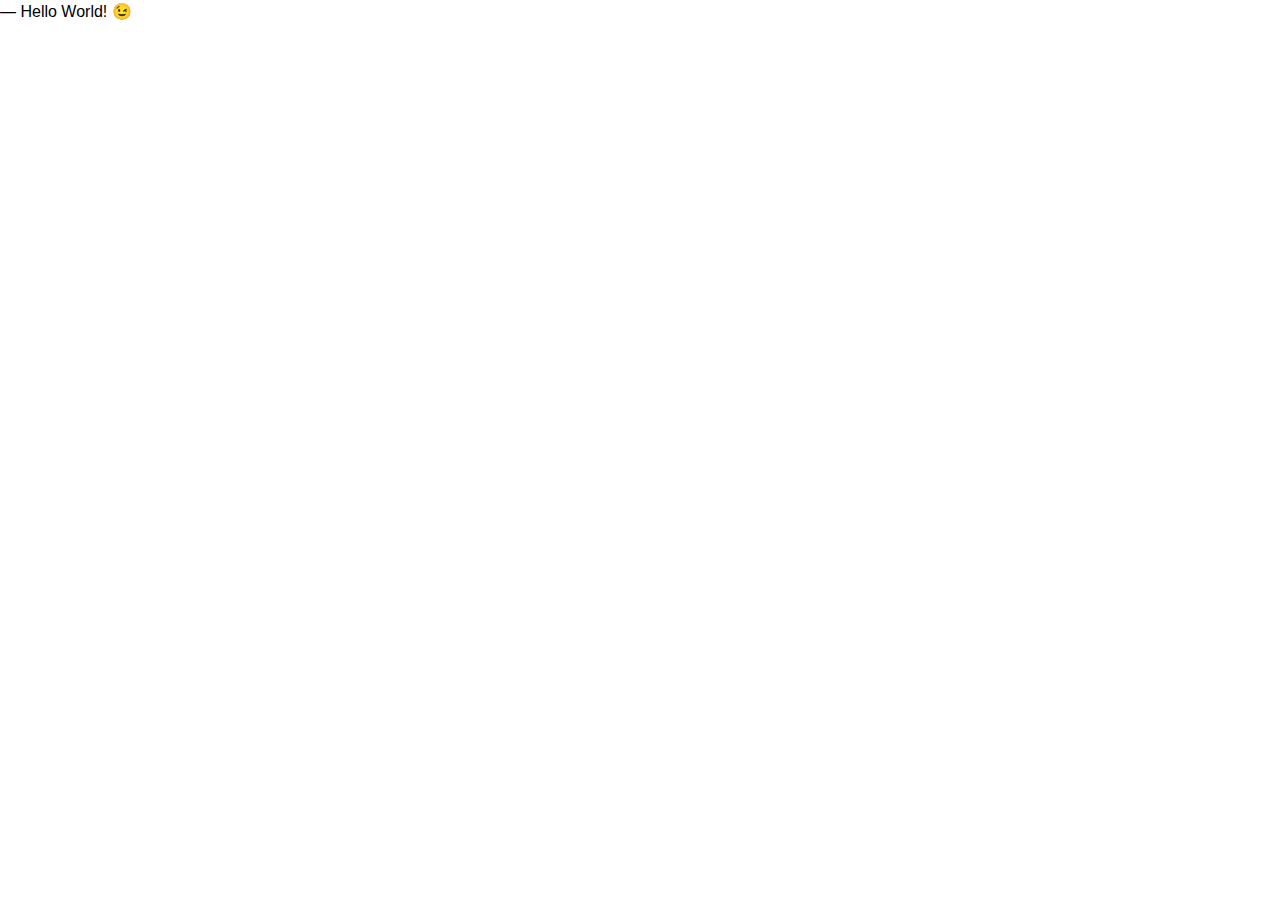
==== index.html @ d045b3dd "Added style.css and connected the style sheet. Added meta-viewport in index.html" ====
<!DOCTYPE html>
<html>
  <head>
    <meta charset="UTF-8" />
    <meta name="viewport" content="width=device-width, initial-scale=1" />
    <link rel="stylesheet" href="styles.css">
    <title>Résumé</title>
  </head>
  <body>
    ― Hello World! &#x1F609;
  </body>
</html>
---- styles.css ----
/*General styles*/
* {
    margin: 0;
    padding: 0;
    box-sizing: border-box;
}

body {
    font-family: Arial, Helvetica, sans-serif;
    line-height: 1.5;

    --primary-text-color: #181820;
    --secondary-text-color: #5c5c62;
    --durability-text-color: #6a737d9c;
    --icon-color: #6a737d;
    --border-color: #ff9a0045;
    --text-decoration-color: #ff9a00;
}

.container {
    margin: 0 auto;
    padding: 0 30px;
    max-width: 900px;
}

.fh {
    display: flex;
    flex-direction: row;
    justify-content: space-between;
}

.fv {
    display: flex;
    flex-direction: column;
    justify-content: space-between;
}

.resume {
    margin: 50px auto;
    border: 1px solid #f5f5f5;
    box-shadow: 1px 1px 7px 7px #f5f5f5;
    padding: 30px 0;
    max-width: 900px;
}

.resume__block {
    border-bottom: 3px solid var(--border-color);
    padding-bottom: 30px;
    margin-bottom: 15px;
}

@media screen and (max-width: 576px) {

    .main-info,
    .contact_info_container {
        flex-direction: column;
    }

    .contact_info_container {
        align-items: center;
    }

    .contact-info__block:not(:last-child) {
        margin-bottom: 20px;
    }

    .experiences {
        margin-right: 0;
    }
}
/*Contact info styles*/
.contact-info__header,
.contact-info__sub-header {
    text-align: center;
}

.contact-info__header {
    color: var(--primary-text-color);
    margin-bottom: 15px;
    text-decoration-color: var(--text-decoration-color);
    text-decoration-line: underline;
}

.contact-info__sub-header {
    color: var(--secondary-text-color);
    margin-bottom: 30px;
}

.contact-info__block {
    display: flex;
    flex-direction: column;
    justify-content: space-between;
}

.contact-info__block--center {
    justify-content: center;
}

.contact-info__item {
    color: var(--secondary-text-color);
    text-decoration: none;
    display: flex;
    justify-content: start;
}

.contact-info__item:not(:last-child) {
    margin-bottom: 20px;
}

.contact-info__item-icon-wrapper {
    margin-right: 10px;
    width: 20px;
    display: flex;
    justify-content: center;
}

.contact-info__item-icon path {
    fill: var(--icon-color);
}

.contact-info__item-icon {
    height: 1.1428rem;
    vertical-align: text-bottom;
}

.contact-info__avatar {
    border-radius: 50%;
    width: 100px;
    height: 100px;
    object-fit: cover;
    border: 3px solid;
    border-color: var(--text-decoration-color);
}
/*Intro and skills styles*/
.intro {
    display: flex;
    justify-content: start;
}

.intro__icon-wrapper {
    margin-right: 30px;
    width: 30px;
    display: flex;
    justify-content: center;
}

.intro__icon {
    height: 1.1428rem;
    vertical-align: text-bottom;
}

.intro__icon path {
    fill: var(--text-decoration-color);
}

.intro_text {
    color: var(--secondary-text-color);
    text-align: justify;
}

.skills__header {
    color: var(--secondary-text-color);
    text-align: center;
    margin-bottom: 15px;
}

.skills__text {
    color: var(--secondary-text-color);
    text-align: justify;
}
/*Experience and additional info styles*/
.experiences {
    flex: 1 1 60%;
    margin-right: 50px;
}

.experiences__header {
    color: var(--secondary-text-color);
    text-align: left;
    margin-bottom: 20px;
}

.experiences__company-header-durability {
    color: var(--durability-text-color);
    text-align: left;
    margin-bottom: 10px;
    font-size: 15px;
}

.experiences__company-header-name {
    color: var(--primary-text-color);
    text-decoration-color: var(--text-decoration-color);
    text-decoration-line: underline;
    text-align: left;
    margin-bottom: 20px;
}

.experiences__company-project {
    margin-left: 15px;
    margin-bottom: 25px;
}

.experiences__company-project-role {
    color: var(--durability-text-color);
    text-align: left;
    margin-bottom: 10px;
    font-size: 15px;
}

.experiences__company-project-name {
    color: var(--primary-text-color);
    text-align: left;
    margin-bottom: 10px;
}

.experiences__company-project-responsibilities {
    color: var(--secondary-text-color);
    padding-left: 20px;
}

.additional-info {
    flex: 1 1 40%;
}

.additional-info__education {
    margin-bottom: 20px;
}

.additional-info__education-header {
    color: var(--secondary-text-color);
    text-align: left;
    margin-bottom: 20px;
}

.additional-info__education-university-durability {
    color: var(--durability-text-color);
    text-align: left;
    margin-bottom: 10px;
    font-size: 15px;
}

.additional-info__education-university-speciality {
    color: var(--primary-text-color);
    text-align: left;
    margin-bottom: 10px;
}

.additional-info__education-university-name {
    color: var(--secondary-text-color);
}

.additional-info__languages {
    margin-bottom: 20px;
}

.additional-info__languages-header {
    color: var(--secondary-text-color);
    text-align: left;
    margin-bottom: 20px;
}

.additional-info__languages-item {
    color: var(--secondary-text-color);
}
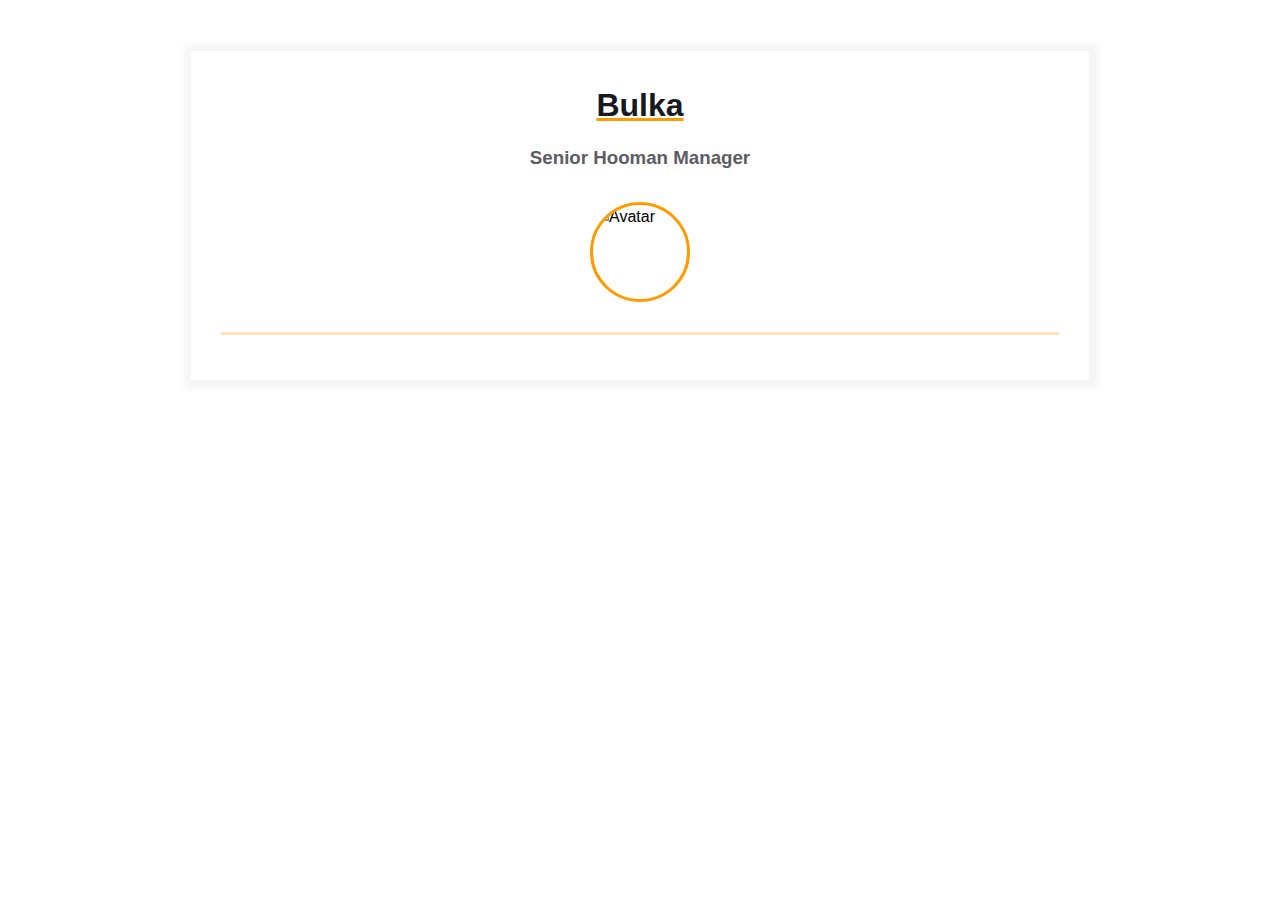
==== commit 716b3798: "added primary content template" ====
--- a/index.html
+++ b/index.html
@@ -7,6 +7,25 @@
     <title>Résumé</title>
   </head>
   <body>
-    ― Hello World! &#x1F609;
+    <main>
+        <div class="resume">
+          <div class="container">
+            <div class="resume__block">
+              <h1 class="contact-info__header">Bulka</h1>
+              <h3 class="contact-info__sub-header">Senior Hooman Manager</h3>
+      
+              <div class="contact_info_container fh">
+                <div class="contact-info__block"></div>
+              
+                <div class="contact-info__block contact-info__block--center">
+                  <img class="contact-info__avatar" src="assets/avatar.png" alt="Avatar">
+                </div>
+      
+                <div class="contact-info__block"></div>
+              </div>
+            </div>
+          </div>
+        </div>
+      </main>
   </body>
 </html>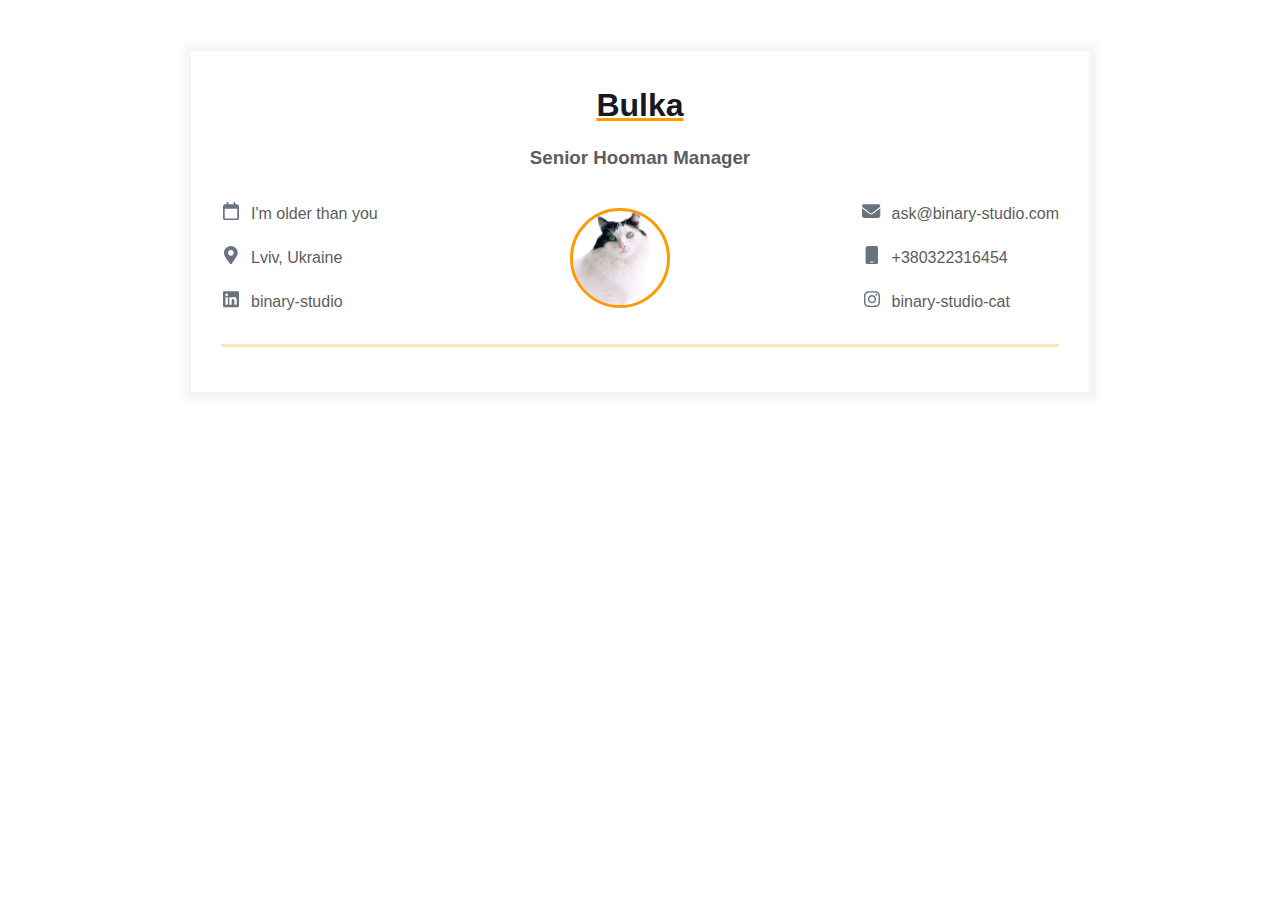
==== commit 006a1fec: "added contact data" ====
--- a/index.html
+++ b/index.html
@@ -15,13 +15,68 @@
               <h3 class="contact-info__sub-header">Senior Hooman Manager</h3>
       
               <div class="contact_info_container fh">
-                <div class="contact-info__block"></div>
+                <div class="contact-info__block">
+                    <a href="" rel="author" class="contact-info__item">
+                        <div class="contact-info__item-icon-wrapper">
+                          <svg class="contact-info__item-icon" xmlns="http://www.w3.org/2000/svg" height="1em" viewBox="0 0 448 512">
+                            <path d="M152 24c0-13.3-10.7-24-24-24s-24 10.7-24 24V64H64C28.7 64 0 92.7 0 128v16 48V448c0 35.3 28.7 64 64 64H384c35.3 0 64-28.7 64-64V192 144 128c0-35.3-28.7-64-64-64H344V24c0-13.3-10.7-24-24-24s-24 10.7-24 24V64H152V24zM48 192H400V448c0 8.8-7.2 16-16 16H64c-8.8 0-16-7.2-16-16V192z"/>
+                        </svg>
+                        </div>
+                        <span>I'm older than you</span>
+                    </a>
+                    <a href="" rel="author" class="contact-info__item">
+                        <div class="contact-info__item-icon-wrapper">
+                          <svg class="contact-info__item-icon" xmlns="http://www.w3.org/2000/svg" viewBox="0 0 384 512">
+                            <path
+                              d="M172.268 501.67C26.97 291.031 0 269.413 0 192 0 85.961 85.961 0 192 0s192 85.961 192 192c0 77.413-26.97 99.031-172.268 309.67-9.535 13.774-29.93 13.773-39.464 0zM192 272c44.183 0 80-35.817 80-80s-35.817-80-80-80-80 35.817-80 80 35.817 80 80 80z">
+                            </path>
+                          </svg>
+                        </div>
+                        <span>Lviv, Ukraine</span>
+                    </a>
+                    <a href="https://ua.linkedin.com/company/binary-studio_241166" rel="author" class="contact-info__item">
+                        <div class="contact-info__item-icon-wrapper">
+                          <svg class="contact-info__item-icon" xmlns="http://www.w3.org/2000/svg" viewBox="0 0 448 512">
+                            <path
+                              d="M416 32H31.9C14.3 32 0 46.5 0 64.3v383.4C0 465.5 14.3 480 31.9 480H416c17.6 0 32-14.5 32-32.3V64.3c0-17.8-14.4-32.3-32-32.3zM135.4 416H69V202.2h66.5V416zm-33.2-243c-21.3 0-38.5-17.3-38.5-38.5S80.9 96 102.2 96c21.2 0 38.5 17.3 38.5 38.5 0 21.3-17.2 38.5-38.5 38.5zm282.1 243h-66.4V312c0-24.8-.5-56.7-34.5-56.7-34.6 0-39.9 27-39.9 54.9V416h-66.4V202.2h63.7v29.2h.9c8.9-16.8 30.6-34.5 62.9-34.5 67.2 0 79.7 44.3 79.7 101.9V416z">
+                            </path>
+                          </svg>
+                        </div>
+                        <span>binary-studio</span>
+                      </a>
+                </div>
               
                 <div class="contact-info__block contact-info__block--center">
                   <img class="contact-info__avatar" src="assets/avatar.png" alt="Avatar">
                 </div>
       
-                <div class="contact-info__block"></div>
+                <div class="contact-info__block">
+                    <a href="mailto:ask@binary-studio.com" rel="author" class="contact-info__item">
+                        <div class="contact-info__item-icon-wrapper">
+                          
+                          <svg class="contact-info__item-icon" xmlns="http://www.w3.org/2000/svg" height="1em" viewBox="0 0 512 512">
+                            <path d="M48 64C21.5 64 0 85.5 0 112c0 15.1 7.1 29.3 19.2 38.4L236.8 313.6c11.4 8.5 27 8.5 38.4 0L492.8 150.4c12.1-9.1 19.2-23.3 19.2-38.4c0-26.5-21.5-48-48-48H48zM0 176V384c0 35.3 28.7 64 64 64H448c35.3 0 64-28.7 64-64V176L294.4 339.2c-22.8 17.1-54 17.1-76.8 0L0 176z"/>
+                          </svg>
+                        </div>
+                        <span>ask@binary-studio.com</span>
+                    </a>
+                    <a href="tel:+380322316454" rel="author" class="contact-info__item">
+                        <div class="contact-info__item-icon-wrapper">
+                        <svg class="contact-info__item-icon" xmlns="http://www.w3.org/2000/svg" height="1em" viewBox="0 0 384 512">
+                            <path d="M80 0C44.7 0 16 28.7 16 64V448c0 35.3 28.7 64 64 64H304c35.3 0 64-28.7 64-64V64c0-35.3-28.7-64-64-64H80zm80 432h64c8.8 0 16 7.2 16 16s-7.2 16-16 16H160c-8.8 0-16-7.2-16-16s7.2-16 16-16z"/>
+                        </svg>
+                        </div>
+                        <span>+380322316454</span>
+                    </a>
+                    <a href="https://www.instagram.com/binarystudiocat" rel="author" class="contact-info__item">
+                        <div class="contact-info__item-icon-wrapper">
+                          <svg class="contact-info__item-icon" xmlns="http://www.w3.org/2000/svg" height="1em" viewBox="0 0 448 512">
+                            <path d="M224.1 141c-63.6 0-114.9 51.3-114.9 114.9s51.3 114.9 114.9 114.9S339 319.5 339 255.9 287.7 141 224.1 141zm0 189.6c-41.1 0-74.7-33.5-74.7-74.7s33.5-74.7 74.7-74.7 74.7 33.5 74.7 74.7-33.6 74.7-74.7 74.7zm146.4-194.3c0 14.9-12 26.8-26.8 26.8-14.9 0-26.8-12-26.8-26.8s12-26.8 26.8-26.8 26.8 12 26.8 26.8zm76.1 27.2c-1.7-35.9-9.9-67.7-36.2-93.9-26.2-26.2-58-34.4-93.9-36.2-37-2.1-147.9-2.1-184.9 0-35.8 1.7-67.6 9.9-93.9 36.1s-34.4 58-36.2 93.9c-2.1 37-2.1 147.9 0 184.9 1.7 35.9 9.9 67.7 36.2 93.9s58 34.4 93.9 36.2c37 2.1 147.9 2.1 184.9 0 35.9-1.7 67.7-9.9 93.9-36.2 26.2-26.2 34.4-58 36.2-93.9 2.1-37 2.1-147.8 0-184.8zM398.8 388c-7.8 19.6-22.9 34.7-42.6 42.6-29.5 11.7-99.5 9-132.1 9s-102.7 2.6-132.1-9c-19.6-7.8-34.7-22.9-42.6-42.6-11.7-29.5-9-99.5-9-132.1s-2.6-102.7 9-132.1c7.8-19.6 22.9-34.7 42.6-42.6 29.5-11.7 99.5-9 132.1-9s102.7-2.6 132.1 9c19.6 7.8 34.7 22.9 42.6 42.6 11.7 29.5 9 99.5 9 132.1s2.7 102.7-9 132.1z"/>
+                          </svg>
+                        </div>
+                        <span>binary-studio-cat</span>
+                      </a>
+                </div>
               </div>
             </div>
           </div>
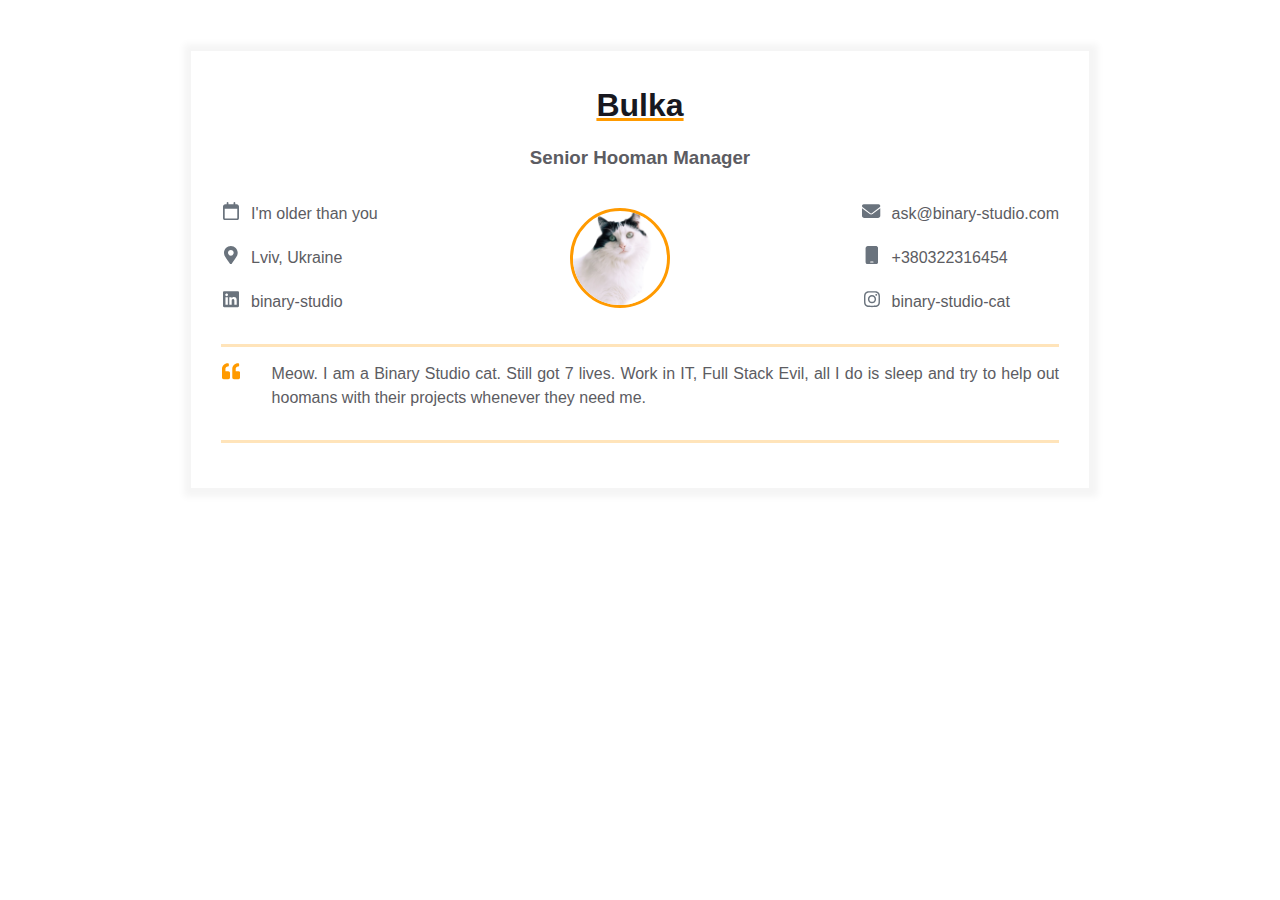
==== commit b79563eb: "added intro block" ====
--- a/index.html
+++ b/index.html
@@ -80,6 +80,24 @@
               </div>
             </div>
           </div>
+          <div class="container">
+            <div class="resume__block">
+              <div class="intro">
+                <div class="intro__icon-wrapper">
+                  <svg class="intro__icon" xmlns="http://www.w3.org/2000/svg" viewBox="0 0 512 512">
+                    <path
+                      d="M464 256h-80v-64c0-35.3 28.7-64 64-64h8c13.3 0 24-10.7 24-24V56c0-13.3-10.7-24-24-24h-8c-88.4 0-160 71.6-160 160v240c0 26.5 21.5 48 48 48h128c26.5 0 48-21.5 48-48V304c0-26.5-21.5-48-48-48zm-288 0H96v-64c0-35.3 28.7-64 64-64h8c13.3 0 24-10.7 24-24V56c0-13.3-10.7-24-24-24h-8C71.6 32 0 103.6 0 192v240c0 26.5 21.5 48 48 48h128c26.5 0 48-21.5 48-48V304c0-26.5-21.5-48-48-48z">
+                    </path>
+                  </svg>
+                </div>
+                <p class="intro_text">Meow.
+                  I am a Binary Studio cat. Still got 7 lives. Work in IT, Full Stack Evil, 
+                  all I do is sleep and try to help out hoomans with their projects whenever 
+                  they need me.
+                </p>
+              </div>
+            </div>
+          </div>
         </div>
       </main>
   </body>
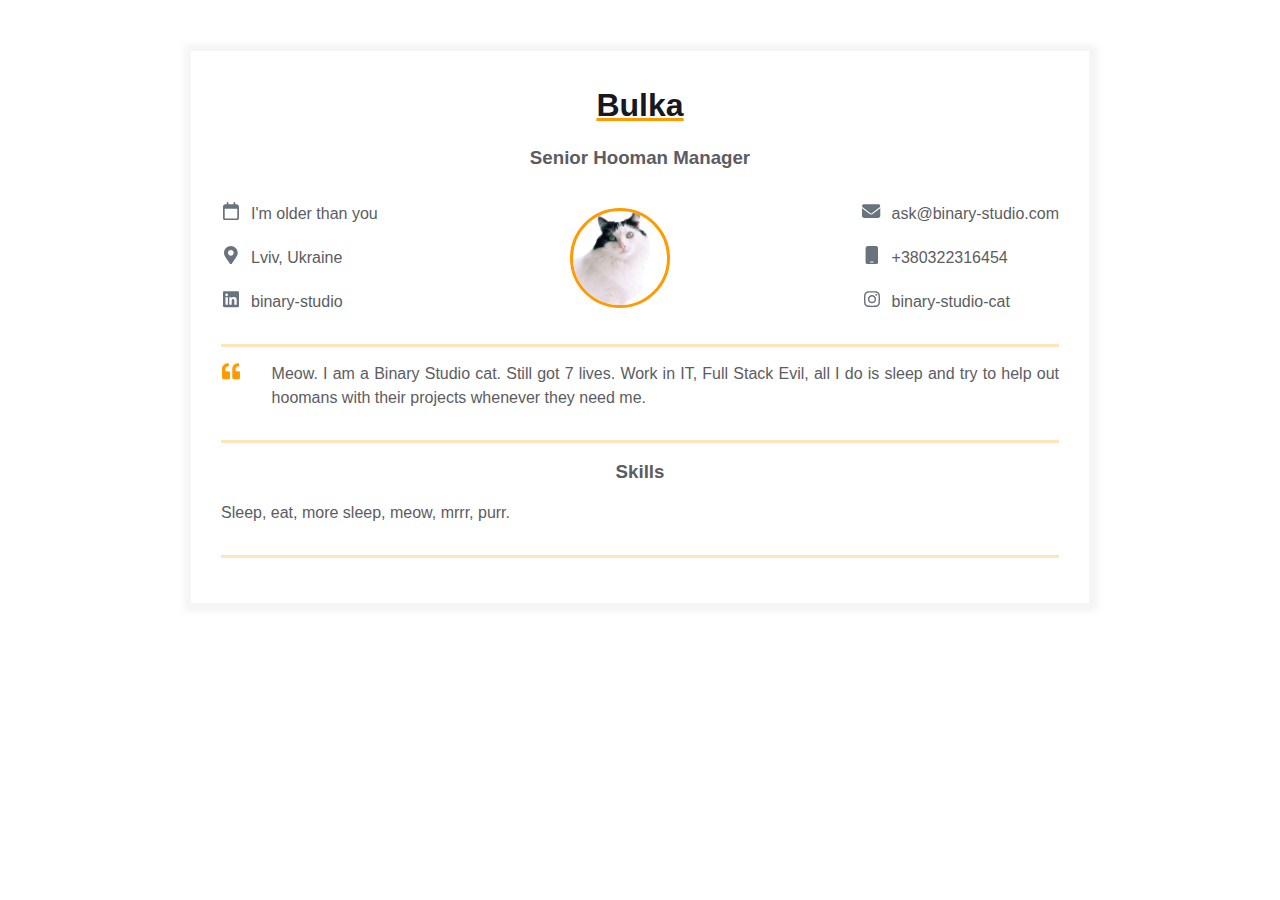
==== commit ec04705f: "Added skills block" ====
--- a/index.html
+++ b/index.html
@@ -98,6 +98,14 @@
               </div>
             </div>
           </div>
+          <div class="container">
+            <div class="resume__block">
+              <div class="skills">
+                <h3 class="skills__header">Skills</h3>
+                <p class="skills__text">Sleep, eat, more sleep, meow, mrrr, purr. </p>
+              </div>
+            </div>
+          </div>
         </div>
       </main>
   </body>
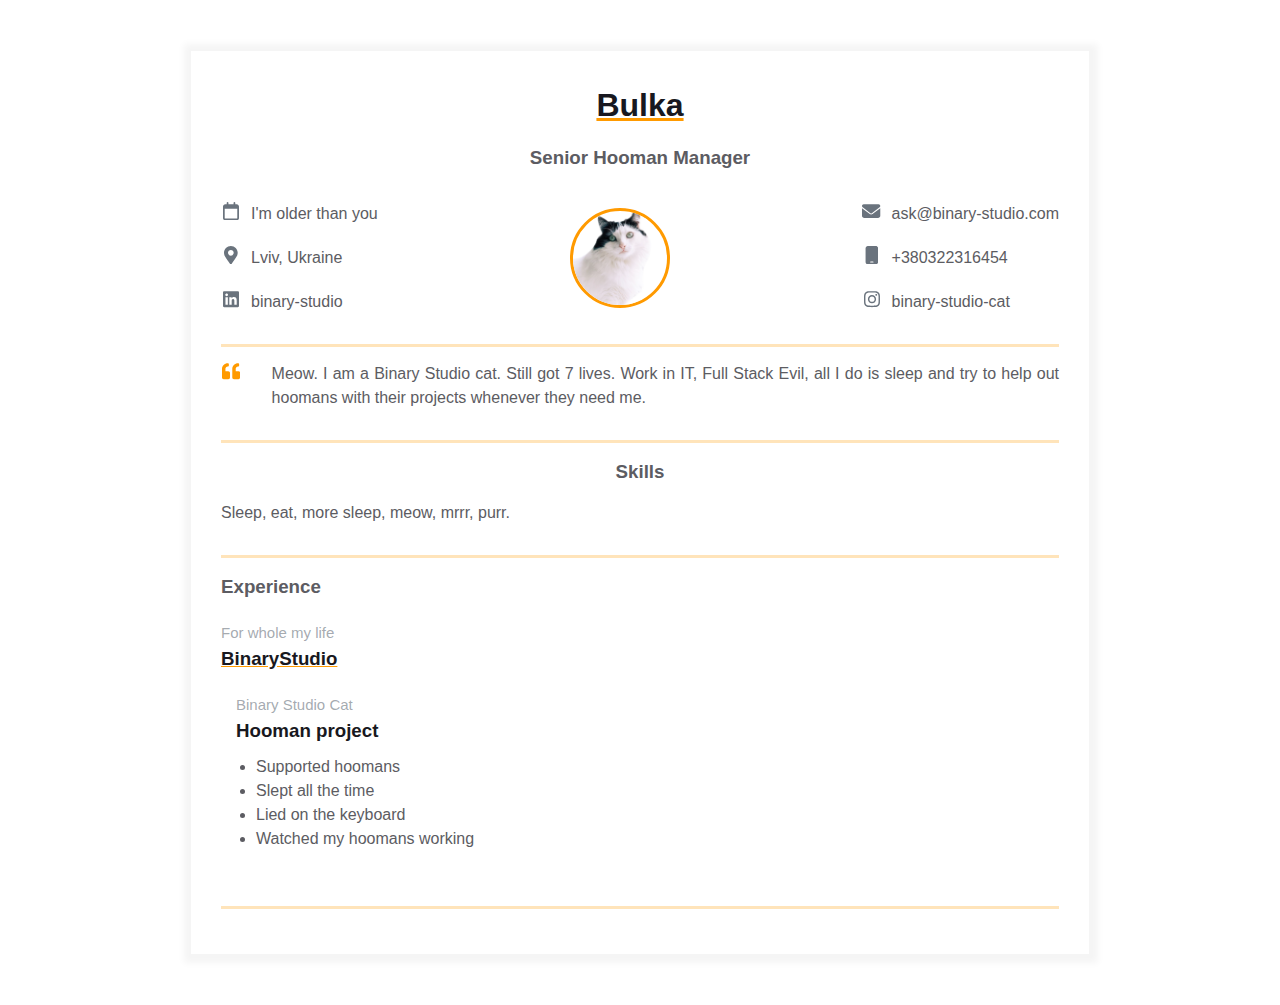
==== commit cf639221: "Added experiences block" ====
--- a/index.html
+++ b/index.html
@@ -106,6 +106,35 @@
               </div>
             </div>
           </div>
+          <div class="container">
+            <div class="resume__block">
+              <div class="main-info fh">
+          
+                <div class="experiences">
+                  <h3 class="experiences__header">Experience</h3>
+                  <div class="experiences__company">
+                    <div class="experiences__company-header">
+                      <span class="experiences__company-header-durability">For whole my life</span>
+                      <h3 class="experiences__company-header-name">BinaryStudio</h3>
+                    </div>
+
+                    <div class="experiences__company-project">
+                      <span class="experiences__company-project-role">Binary Studio Cat</span>
+                      <h3 class="experiences__company-project-name">Hooman project</h3>
+                      <ul class="experiences__company-project-responsibilities">
+                        <li>Supported hoomans</li>
+                        <li>Slept all the time</li>
+                        <li>Lied on the keyboard</li>
+                        <li>Watched my hoomans working</li>
+                      </ul>
+                    </div>
+                  </div>
+                </div>
+                         
+                <div class="additional-info fv"></div>
+              </div>
+            </div>
+          </div>
         </div>
       </main>
   </body>
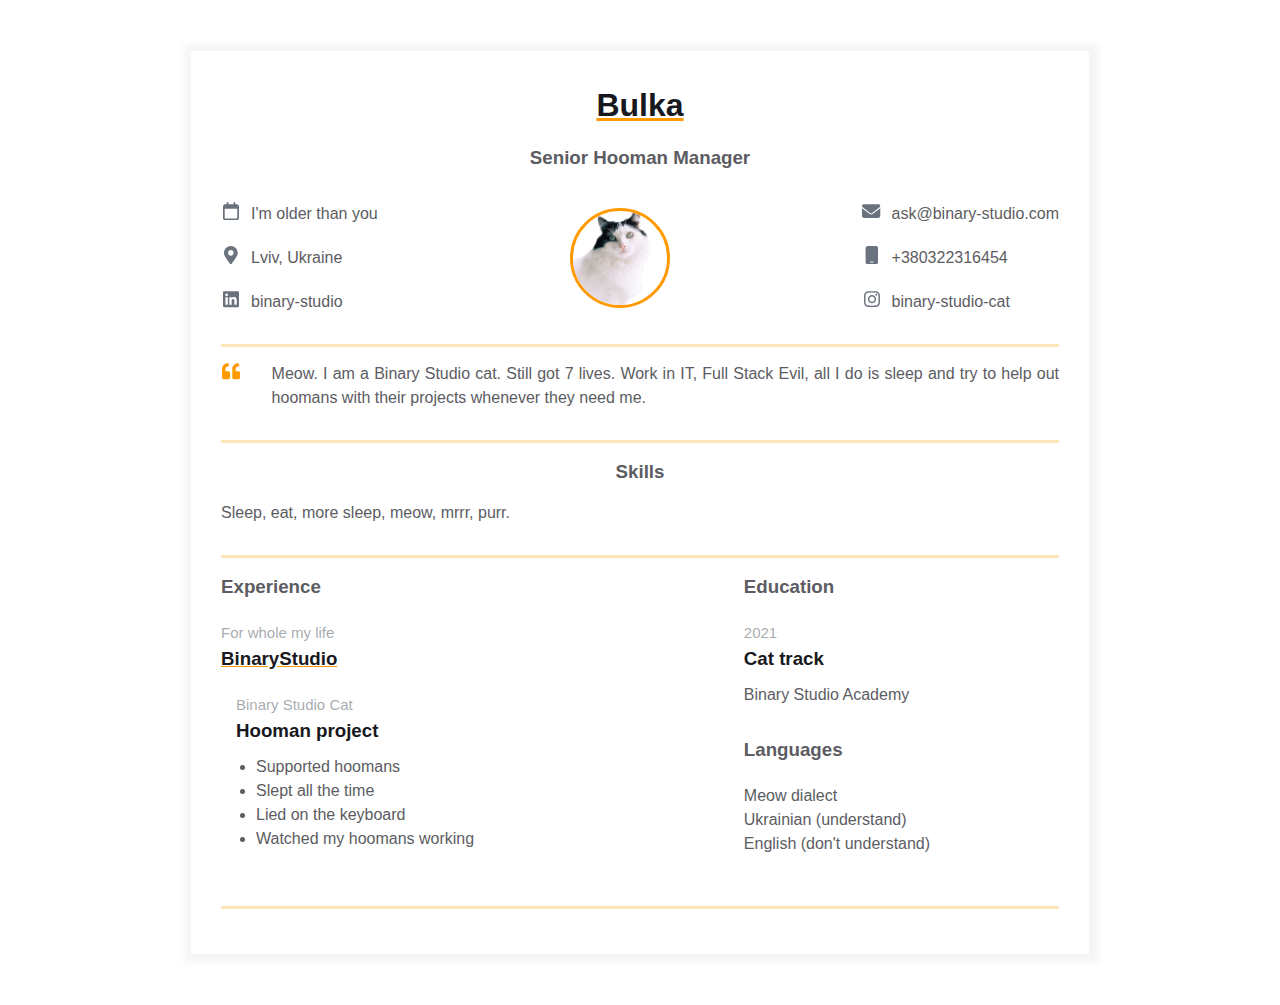
==== commit af70996c: "Added additional-info block" ====
--- a/index.html
+++ b/index.html
@@ -131,7 +131,31 @@
                   </div>
                 </div>
                          
-                <div class="additional-info fv"></div>
+                <div class="additional-info fv">
+                  <div class="additional-info fv">
+                    <div class="additional-info__education">
+                      <h3 class="additional-info__education-header">Education</h3>
+                      <div class="additional-info__education-university">
+                        <span class="additional-info__education-university-durability">2021</span>
+                        <h3 class="additional-info__education-university-speciality">Cat track</h3>
+                        <p class="additional-info__education-university-name">Binary Studio Academy</p>
+                      </div>
+                    </div>
+                  
+                    <div class="additional-info__languages">
+                      <h3 class="additional-info__languages-header">Languages</h3>
+                      <p class="additional-info__languages-item">
+                        Meow dialect
+                      </p>
+                      <p class="additional-info__languages-item">
+                        Ukrainian (understand)
+                      </p>
+                      <p class="additional-info__languages-item">
+                        English (don't understand)
+                      </p>
+                    </div>
+                  </div>
+                </div>
               </div>
             </div>
           </div>
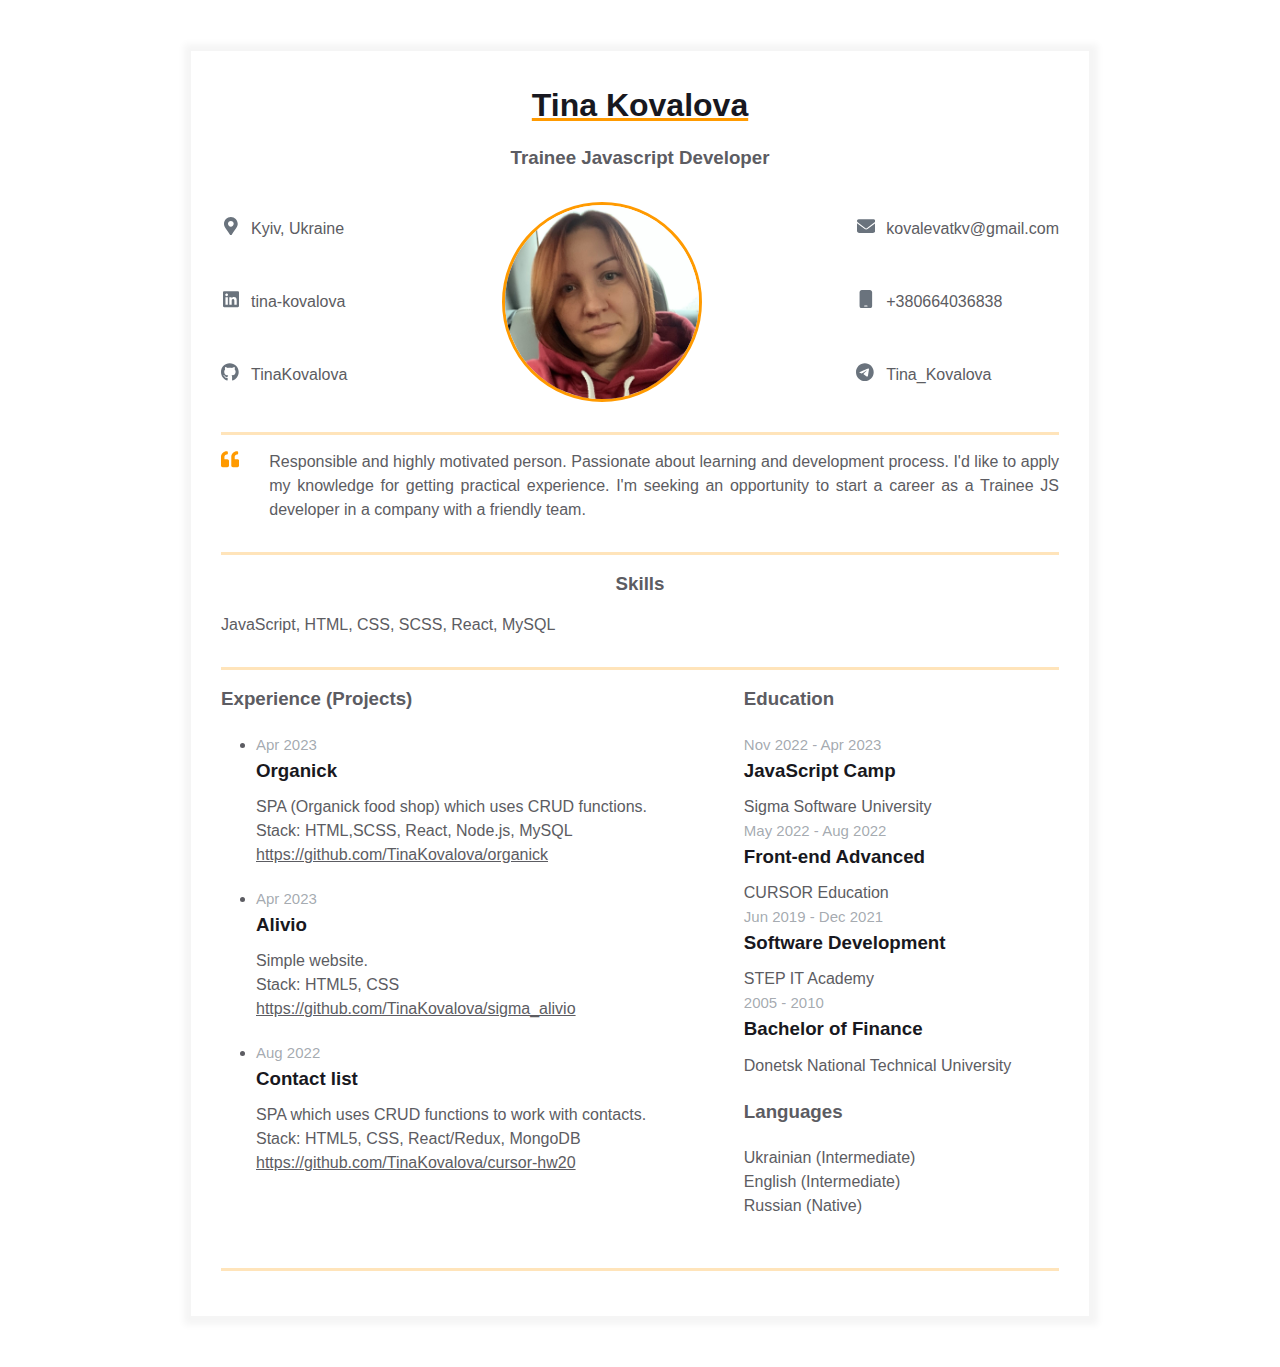
==== commit 13fe8214: "Updated experiences info" ====
--- a/index.html
+++ b/index.html
@@ -1,8 +1,8 @@
 <!DOCTYPE html>
-<html>
+<html lang="en">
   <head>
-    <meta charset="UTF-8" />
-    <meta name="viewport" content="width=device-width, initial-scale=1" />
+    <meta charset="UTF-8">
+    <meta name="viewport" content="width=device-width, initial-scale=1">
     <link rel="stylesheet" href="styles.css">
     <title>Résumé</title>
   </head>
@@ -11,30 +11,22 @@
         <div class="resume">
           <div class="container">
             <div class="resume__block">
-              <h1 class="contact-info__header">Bulka</h1>
-              <h3 class="contact-info__sub-header">Senior Hooman Manager</h3>
+              <h1 class="contact-info__header">Tina Kovalova</h1>
+              <h3 class="contact-info__sub-header">Trainee Javascript Developer</h3>
       
               <div class="contact_info_container fh">
                 <div class="contact-info__block">
                     <a href="" rel="author" class="contact-info__item">
                         <div class="contact-info__item-icon-wrapper">
-                          <svg class="contact-info__item-icon" xmlns="http://www.w3.org/2000/svg" height="1em" viewBox="0 0 448 512">
-                            <path d="M152 24c0-13.3-10.7-24-24-24s-24 10.7-24 24V64H64C28.7 64 0 92.7 0 128v16 48V448c0 35.3 28.7 64 64 64H384c35.3 0 64-28.7 64-64V192 144 128c0-35.3-28.7-64-64-64H344V24c0-13.3-10.7-24-24-24s-24 10.7-24 24V64H152V24zM48 192H400V448c0 8.8-7.2 16-16 16H64c-8.8 0-16-7.2-16-16V192z"/>
-                        </svg>
-                        </div>
-                        <span>I'm older than you</span>
-                    </a>
-                    <a href="" rel="author" class="contact-info__item">
-                        <div class="contact-info__item-icon-wrapper">
                           <svg class="contact-info__item-icon" xmlns="http://www.w3.org/2000/svg" viewBox="0 0 384 512">
                             <path
                               d="M172.268 501.67C26.97 291.031 0 269.413 0 192 0 85.961 85.961 0 192 0s192 85.961 192 192c0 77.413-26.97 99.031-172.268 309.67-9.535 13.774-29.93 13.773-39.464 0zM192 272c44.183 0 80-35.817 80-80s-35.817-80-80-80-80 35.817-80 80 35.817 80 80 80z">
                             </path>
                           </svg>
                         </div>
-                        <span>Lviv, Ukraine</span>
-                    </a>
-                    <a href="https://ua.linkedin.com/company/binary-studio_241166" rel="author" class="contact-info__item">
+                        <span>Kyiv, Ukraine</span>
+                    </a>
+                    <a href="https://www.linkedin.com/in/tina-kovalova-9a07a7241/" rel="author" class="contact-info__item">
                         <div class="contact-info__item-icon-wrapper">
                           <svg class="contact-info__item-icon" xmlns="http://www.w3.org/2000/svg" viewBox="0 0 448 512">
                             <path
@@ -42,40 +34,56 @@
                             </path>
                           </svg>
                         </div>
-                        <span>binary-studio</span>
-                      </a>
+                        <span>tina-kovalova</span>
+                    </a>
+                    <a href="https://github.com/TinaKovalova" rel="author" class="contact-info__item">
+                        <div class="contact-info__item-icon-wrapper">
+                          <svg class="contact-info__item-icon" xmlns="http://www.w3.org/2000/svg" viewBox="0 0 550 512">
+                            <path 
+                              d="M165.9 397.4c0 2-2.3 3.6-5.2 3.6-3.3.3-5.6-1.3-5.6-3.6 0-2 2.3-3.6 5.2-3.6 3-.3 5.6 1.3 5.6 3.6zm-31.1-4.5c-.7 2 1.3 4.3 4.3 4.9 2.6 1 5.6 0 6.2-2s-1.3-4.3-4.3-5.2c-2.6-.7-5.5.3-6.2 2.3zm44.2-1.7c-2.9.7-4.9 2.6-4.6 4.9.3 2 2.9 3.3 5.9 2.6 2.9-.7 4.9-2.6 4.6-4.6-.3-1.9-3-3.2-5.9-2.9zM244.8 8C106.1 8 0 113.3 0 252c0 110.9 69.8 205.8 169.5 239.2 12.8 2.3 17.3-5.6 17.3-12.1 0-6.2-.3-40.4-.3-61.4 0 0-70 15-84.7-29.8 0 0-11.4-29.1-27.8-36.6 0 0-22.9-15.7 1.6-15.4 0 0 24.9 2 38.6 25.8 21.9 38.6 58.6 27.5 72.9 20.9 2.3-16 8.8-27.1 16-33.7-55.9-6.2-112.3-14.3-112.3-110.5 0-27.5 7.6-41.3 23.6-58.9-2.6-6.5-11.1-33.3 2.6-67.9 20.9-6.5 69 27 69 27 20-5.6 41.5-8.5 62.8-8.5s42.8 2.9 62.8 8.5c0 0 48.1-33.6 69-27 13.7 34.7 5.2 61.4 2.6 67.9 16 17.7 25.8 31.5 25.8 58.9 0 96.5-58.9 104.2-114.8 110.5 9.2 7.9 17 22.9 17 46.4 0 33.7-.3 75.4-.3 83.6 0 6.5 4.6 14.4 17.3 12.1C428.2 457.8 496 362.9 496 252 496 113.3 383.5 8 244.8 8zM97.2 352.9c-1.3 1-1 3.3.7 5.2 1.6 1.6 3.9 2.3 5.2 1 1.3-1 1-3.3-.7-5.2-1.6-1.6-3.9-2.3-5.2-1zm-10.8-8.1c-.7 1.3.3 2.9 2.3 3.9 1.6 1 3.6.7 4.3-.7.7-1.3-.3-2.9-2.3-3.9-2-.6-3.6-.3-4.3.7zm32.4 35.6c-1.6 1.3-1 4.3 1.3 6.2 2.3 2.3 5.2 2.6 6.5 1 1.3-1.3.7-4.3-1.3-6.2-2.2-2.3-5.2-2.6-6.5-1zm-11.4-14.7c-1.6 1-1.6 3.6 0 5.9 1.6 2.3 4.3 3.3 5.6 2.3 1.6-1.3 1.6-3.9 0-6.2-1.4-2.3-4-3.3-5.6-2z">
+                            </path>
+                          </svg>
+                        </div>
+                        <span>TinaKovalova</span>
+                    </a>
+                    
                 </div>
               
                 <div class="contact-info__block contact-info__block--center">
-                  <img class="contact-info__avatar" src="assets/avatar.png" alt="Avatar">
+                  <img class="contact-info__avatar" src="assets/avatar.jpg" alt="Avatar">
                 </div>
       
                 <div class="contact-info__block">
-                    <a href="mailto:ask@binary-studio.com" rel="author" class="contact-info__item">
-                        <div class="contact-info__item-icon-wrapper">
-                          
+                    <a href="mailto:kovalevatkv@gmail.com" rel="author" class="contact-info__item">
+                        <div class="contact-info__item-icon-wrapper">
                           <svg class="contact-info__item-icon" xmlns="http://www.w3.org/2000/svg" height="1em" viewBox="0 0 512 512">
-                            <path d="M48 64C21.5 64 0 85.5 0 112c0 15.1 7.1 29.3 19.2 38.4L236.8 313.6c11.4 8.5 27 8.5 38.4 0L492.8 150.4c12.1-9.1 19.2-23.3 19.2-38.4c0-26.5-21.5-48-48-48H48zM0 176V384c0 35.3 28.7 64 64 64H448c35.3 0 64-28.7 64-64V176L294.4 339.2c-22.8 17.1-54 17.1-76.8 0L0 176z"/>
-                          </svg>
-                        </div>
-                        <span>ask@binary-studio.com</span>
-                    </a>
-                    <a href="tel:+380322316454" rel="author" class="contact-info__item">
-                        <div class="contact-info__item-icon-wrapper">
-                        <svg class="contact-info__item-icon" xmlns="http://www.w3.org/2000/svg" height="1em" viewBox="0 0 384 512">
-                            <path d="M80 0C44.7 0 16 28.7 16 64V448c0 35.3 28.7 64 64 64H304c35.3 0 64-28.7 64-64V64c0-35.3-28.7-64-64-64H80zm80 432h64c8.8 0 16 7.2 16 16s-7.2 16-16 16H160c-8.8 0-16-7.2-16-16s7.2-16 16-16z"/>
-                        </svg>
-                        </div>
-                        <span>+380322316454</span>
-                    </a>
-                    <a href="https://www.instagram.com/binarystudiocat" rel="author" class="contact-info__item">
-                        <div class="contact-info__item-icon-wrapper">
-                          <svg class="contact-info__item-icon" xmlns="http://www.w3.org/2000/svg" height="1em" viewBox="0 0 448 512">
-                            <path d="M224.1 141c-63.6 0-114.9 51.3-114.9 114.9s51.3 114.9 114.9 114.9S339 319.5 339 255.9 287.7 141 224.1 141zm0 189.6c-41.1 0-74.7-33.5-74.7-74.7s33.5-74.7 74.7-74.7 74.7 33.5 74.7 74.7-33.6 74.7-74.7 74.7zm146.4-194.3c0 14.9-12 26.8-26.8 26.8-14.9 0-26.8-12-26.8-26.8s12-26.8 26.8-26.8 26.8 12 26.8 26.8zm76.1 27.2c-1.7-35.9-9.9-67.7-36.2-93.9-26.2-26.2-58-34.4-93.9-36.2-37-2.1-147.9-2.1-184.9 0-35.8 1.7-67.6 9.9-93.9 36.1s-34.4 58-36.2 93.9c-2.1 37-2.1 147.9 0 184.9 1.7 35.9 9.9 67.7 36.2 93.9s58 34.4 93.9 36.2c37 2.1 147.9 2.1 184.9 0 35.9-1.7 67.7-9.9 93.9-36.2 26.2-26.2 34.4-58 36.2-93.9 2.1-37 2.1-147.8 0-184.8zM398.8 388c-7.8 19.6-22.9 34.7-42.6 42.6-29.5 11.7-99.5 9-132.1 9s-102.7 2.6-132.1-9c-19.6-7.8-34.7-22.9-42.6-42.6-11.7-29.5-9-99.5-9-132.1s-2.6-102.7 9-132.1c7.8-19.6 22.9-34.7 42.6-42.6 29.5-11.7 99.5-9 132.1-9s102.7-2.6 132.1 9c19.6 7.8 34.7 22.9 42.6 42.6 11.7 29.5 9 99.5 9 132.1s2.7 102.7-9 132.1z"/>
-                          </svg>
-                        </div>
-                        <span>binary-studio-cat</span>
-                      </a>
+                            <path 
+                             d="M48 64C21.5 64 0 85.5 0 112c0 15.1 7.1 29.3 19.2 38.4L236.8 313.6c11.4 8.5 27 8.5 38.4 0L492.8 150.4c12.1-9.1 19.2-23.3 19.2-38.4c0-26.5-21.5-48-48-48H48zM0 176V384c0 35.3 28.7 64 64 64H448c35.3 0 64-28.7 64-64V176L294.4 339.2c-22.8 17.1-54 17.1-76.8 0L0 176z">
+                            </path>
+                          </svg>
+                        </div>
+                        <span>kovalevatkv@gmail.com</span>
+                    </a>
+                    <a href="tel:+380664036838" rel="author" class="contact-info__item">
+                        <div class="contact-info__item-icon-wrapper">
+                          <svg class="contact-info__item-icon" xmlns="http://www.w3.org/2000/svg" height="1em" viewBox="0 0 384 512">
+                            <path 
+                              d="M80 0C44.7 0 16 28.7 16 64V448c0 35.3 28.7 64 64 64H304c35.3 0 64-28.7 64-64V64c0-35.3-28.7-64-64-64H80zm80 432h64c8.8 0 16 7.2 16 16s-7.2 16-16 16H160c-8.8 0-16-7.2-16-16s7.2-16 16-16z">
+                            </path>
+                         </svg>
+                        </div>
+                        <span>+380664036838</span>
+                    </a>
+                    <a href="tg://resolve&domain=tina_kovalova" rel="author" class="contact-info__item">
+                        <div class="contact-info__item-icon-wrapper">
+                          <svg class="contact-info__item-icon" xmlns="http://www.w3.org/2000/svg" height="1em" viewBox="0 0 550 512">
+                            <path 
+                              d="M248,8C111.033,8,0,119.033,0,256S111.033,504,248,504,496,392.967,496,256,384.967,8,248,8ZM362.952,176.66c-3.732,39.215-19.881,134.378-28.1,178.3-3.476,18.584-10.322,24.816-16.948,25.425-14.4,1.326-25.338-9.517-39.287-18.661-21.827-14.308-34.158-23.215-55.346-37.177-24.485-16.135-8.612-25,5.342-39.5,3.652-3.793,67.107-61.51,68.335-66.746.153-.655.3-3.1-1.154-4.384s-3.59-.849-5.135-.5q-3.283.746-104.608,69.142-14.845,10.194-26.894,9.934c-8.855-.191-25.888-5.006-38.551-9.123-15.531-5.048-27.875-7.717-26.8-16.291q.84-6.7,18.45-13.7,108.446-47.248,144.628-62.3c68.872-28.647,83.183-33.623,92.511-33.789,2.052-.034,6.639.474,9.61,2.885a10.452,10.452,0,0,1,3.53,6.716A43.765,43.765,0,0,1,362.952,176.66Z">
+                            </path>
+                          </svg>
+                        </div>
+                        <span>Tina_Kovalova</span>
+                    </a>
                 </div>
               </div>
             </div>
@@ -90,10 +98,11 @@
                     </path>
                   </svg>
                 </div>
-                <p class="intro_text">Meow.
-                  I am a Binary Studio cat. Still got 7 lives. Work in IT, Full Stack Evil, 
-                  all I do is sleep and try to help out hoomans with their projects whenever 
-                  they need me.
+                <p class="intro_text">
+                  Responsible and highly motivated person. 
+                  Passionate about learning and development process.  
+                  I'd like to apply my knowledge for getting practical experience. 
+                  I'm seeking an opportunity to start a career as a Trainee JS developer in a company with a friendly team.
                 </p>
               </div>
             </div>
@@ -102,7 +111,7 @@
             <div class="resume__block">
               <div class="skills">
                 <h3 class="skills__header">Skills</h3>
-                <p class="skills__text">Sleep, eat, more sleep, meow, mrrr, purr. </p>
+                <p class="skills__text">JavaScript, HTML, CSS, SCSS, React, MySQL </p>
               </div>
             </div>
           </div>
@@ -111,21 +120,40 @@
               <div class="main-info fh">
           
                 <div class="experiences">
-                  <h3 class="experiences__header">Experience</h3>
+                  <h3 class="experiences__header">Experience (Projects)</h3>
                   <div class="experiences__company">
-                    <div class="experiences__company-header">
-                      <span class="experiences__company-header-durability">For whole my life</span>
-                      <h3 class="experiences__company-header-name">BinaryStudio</h3>
-                    </div>
-
+                  
                     <div class="experiences__company-project">
-                      <span class="experiences__company-project-role">Binary Studio Cat</span>
-                      <h3 class="experiences__company-project-name">Hooman project</h3>
                       <ul class="experiences__company-project-responsibilities">
-                        <li>Supported hoomans</li>
-                        <li>Slept all the time</li>
-                        <li>Lied on the keyboard</li>
-                        <li>Watched my hoomans working</li>
+                        <li class="experiences__company-project_item">
+                          <div class="experiences__company-project_info">
+                            <span class="experiences__company-project_durability">Apr 2023</span>
+                            <h3 class="experiences__company-project_name">Organick</h3>
+                            <p class="experiences__company-project_description">SPA (Organick food shop) which uses CRUD functions.
+                              Stack: HTML,SCSS, React, Node.js, MySQL</p>
+                            <a href="https://github.com/TinaKovalova/organick"  class="experiences__company-project_link">https://github.com/TinaKovalova/organick</a>
+                          </div>
+                        </li>
+                        <li class="experiences__company-project_item">
+                          <div class="experiences__company-project_info">
+                            <span class="experiences__company-project_durability">Apr 2023</span>
+                            <h3 class="experiences__company-project_name">Alivio</h3>
+                            <p class="experiences__company-project_description">
+                              Simple website.<br>
+                              Stack: HTML5, CSS
+                            </p>
+                            <a href="https://github.com/TinaKovalova/sigma_alivio" class="experiences__company-project_link">https://github.com/TinaKovalova/sigma_alivio</a>
+                          </div>
+                        </li>
+                        <li class="experiences__company-project_item">
+                          <div class="experiences__company-project_info">
+                            <span class="experiences__company-project_durability">Aug 2022</span>
+                            <h3 class="experiences__company-project_name">Contact list</h3>
+                            <p class="experiences__company-project_description">SPA which uses CRUD functions to work with contacts.
+                              Stack: HTML5, CSS, React/Redux, MongoDB</p>
+                            <a href="https://github.com/TinaKovalova/cursor-hw20"  class="experiences__company-project_link">https://github.com/TinaKovalova/cursor-hw20</a>
+                          </div>
+                        </li>
                       </ul>
                     </div>
                   </div>
@@ -136,22 +164,37 @@
                     <div class="additional-info__education">
                       <h3 class="additional-info__education-header">Education</h3>
                       <div class="additional-info__education-university">
-                        <span class="additional-info__education-university-durability">2021</span>
-                        <h3 class="additional-info__education-university-speciality">Cat track</h3>
-                        <p class="additional-info__education-university-name">Binary Studio Academy</p>
+                        <span class="additional-info__education-university-durability">Nov 2022 - Apr 2023</span>
+                        <h3 class="additional-info__education-university-speciality">JavaScript Camp</h3>
+                        <p class="additional-info__education-university-name">Sigma Software University</p>
+                      </div>
+                      <div class="additional-info__education-university">
+                        <span class="additional-info__education-university-durability">May 2022 - Aug 2022 </span>
+                        <h3 class="additional-info__education-university-speciality">Front-end Advanced</h3>
+                        <p class="additional-info__education-university-name">CURSOR Education</p>
+                      </div>
+                      <div class="additional-info__education-university">
+                        <span class="additional-info__education-university-durability">Jun 2019 - Dec 2021</span>
+                        <h3 class="additional-info__education-university-speciality">Software Development</h3>
+                        <p class="additional-info__education-university-name">STEP IT Academy</p>
+                      </div>
+                      <div class="additional-info__education-university">
+                        <span class="additional-info__education-university-durability">2005 - 2010</span>
+                        <h3 class="additional-info__education-university-speciality">Bachelor of Finance </h3>
+                        <p class="additional-info__education-university-name">Donetsk National Technical University</p>
                       </div>
                     </div>
                   
                     <div class="additional-info__languages">
                       <h3 class="additional-info__languages-header">Languages</h3>
                       <p class="additional-info__languages-item">
-                        Meow dialect
+                        Ukrainian (Intermediate)
                       </p>
                       <p class="additional-info__languages-item">
-                        Ukrainian (understand)
+                        English (Intermediate)
                       </p>
                       <p class="additional-info__languages-item">
-                        English (don't understand)
+                        Russian (Native)
                       </p>
                     </div>
                   </div>
--- a/styles.css
+++ b/styles.css
@@ -1,4 +1,3 @@
-/*General styles*/
 * {
     margin: 0;
     padding: 0;
@@ -68,7 +67,7 @@
         margin-right: 0;
     }
 }
-/*Contact info styles*/
+
 .contact-info__header,
 .contact-info__sub-header {
     text-align: center;
@@ -89,7 +88,7 @@
 .contact-info__block {
     display: flex;
     flex-direction: column;
-    justify-content: space-between;
+    justify-content: space-around;
 }
 
 .contact-info__block--center {
@@ -125,13 +124,13 @@
 
 .contact-info__avatar {
     border-radius: 50%;
-    width: 100px;
-    height: 100px;
+    width: 200px;
+    height: 200px;
     object-fit: cover;
     border: 3px solid;
     border-color: var(--text-decoration-color);
 }
-/*Intro and skills styles*/
+
 .intro {
     display: flex;
     justify-content: start;
@@ -168,7 +167,7 @@
     color: var(--secondary-text-color);
     text-align: justify;
 }
-/*Experience and additional info styles*/
+
 .experiences {
     flex: 1 1 60%;
     margin-right: 50px;
@@ -200,51 +199,48 @@
     margin-bottom: 25px;
 }
 
-.experiences__company-project-role {
+.experiences__company-project-responsibilities {
+    color: var(--secondary-text-color);
+    padding-left: 20px;
+}
+
+.experiences__company-project_info{
+    margin-top: 20px;
+    
+}
+.experiences__company-project_link{
+    color: var(--secondary-text-color);
+}
+
+.additional-info {
+    flex: 1 1 40%;
+}
+
+.additional-info__education {
+    margin-bottom: 20px;
+}
+
+.additional-info__education-header {
+    color: var(--secondary-text-color);
+    text-align: left;
+    margin-bottom: 20px;
+}
+
+.additional-info__education-university-durability, 
+.experiences__company-project_durability {
     color: var(--durability-text-color);
     text-align: left;
     margin-bottom: 10px;
     font-size: 15px;
 }
 
-.experiences__company-project-name {
+.additional-info__education-university-speciality, 
+.experiences__company-project_name {
     color: var(--primary-text-color);
     text-align: left;
     margin-bottom: 10px;
 }
 
-.experiences__company-project-responsibilities {
-    color: var(--secondary-text-color);
-    padding-left: 20px;
-}
-
-.additional-info {
-    flex: 1 1 40%;
-}
-
-.additional-info__education {
-    margin-bottom: 20px;
-}
-
-.additional-info__education-header {
-    color: var(--secondary-text-color);
-    text-align: left;
-    margin-bottom: 20px;
-}
-
-.additional-info__education-university-durability {
-    color: var(--durability-text-color);
-    text-align: left;
-    margin-bottom: 10px;
-    font-size: 15px;
-}
-
-.additional-info__education-university-speciality {
-    color: var(--primary-text-color);
-    text-align: left;
-    margin-bottom: 10px;
-}
-
 .additional-info__education-university-name {
     color: var(--secondary-text-color);
 }
